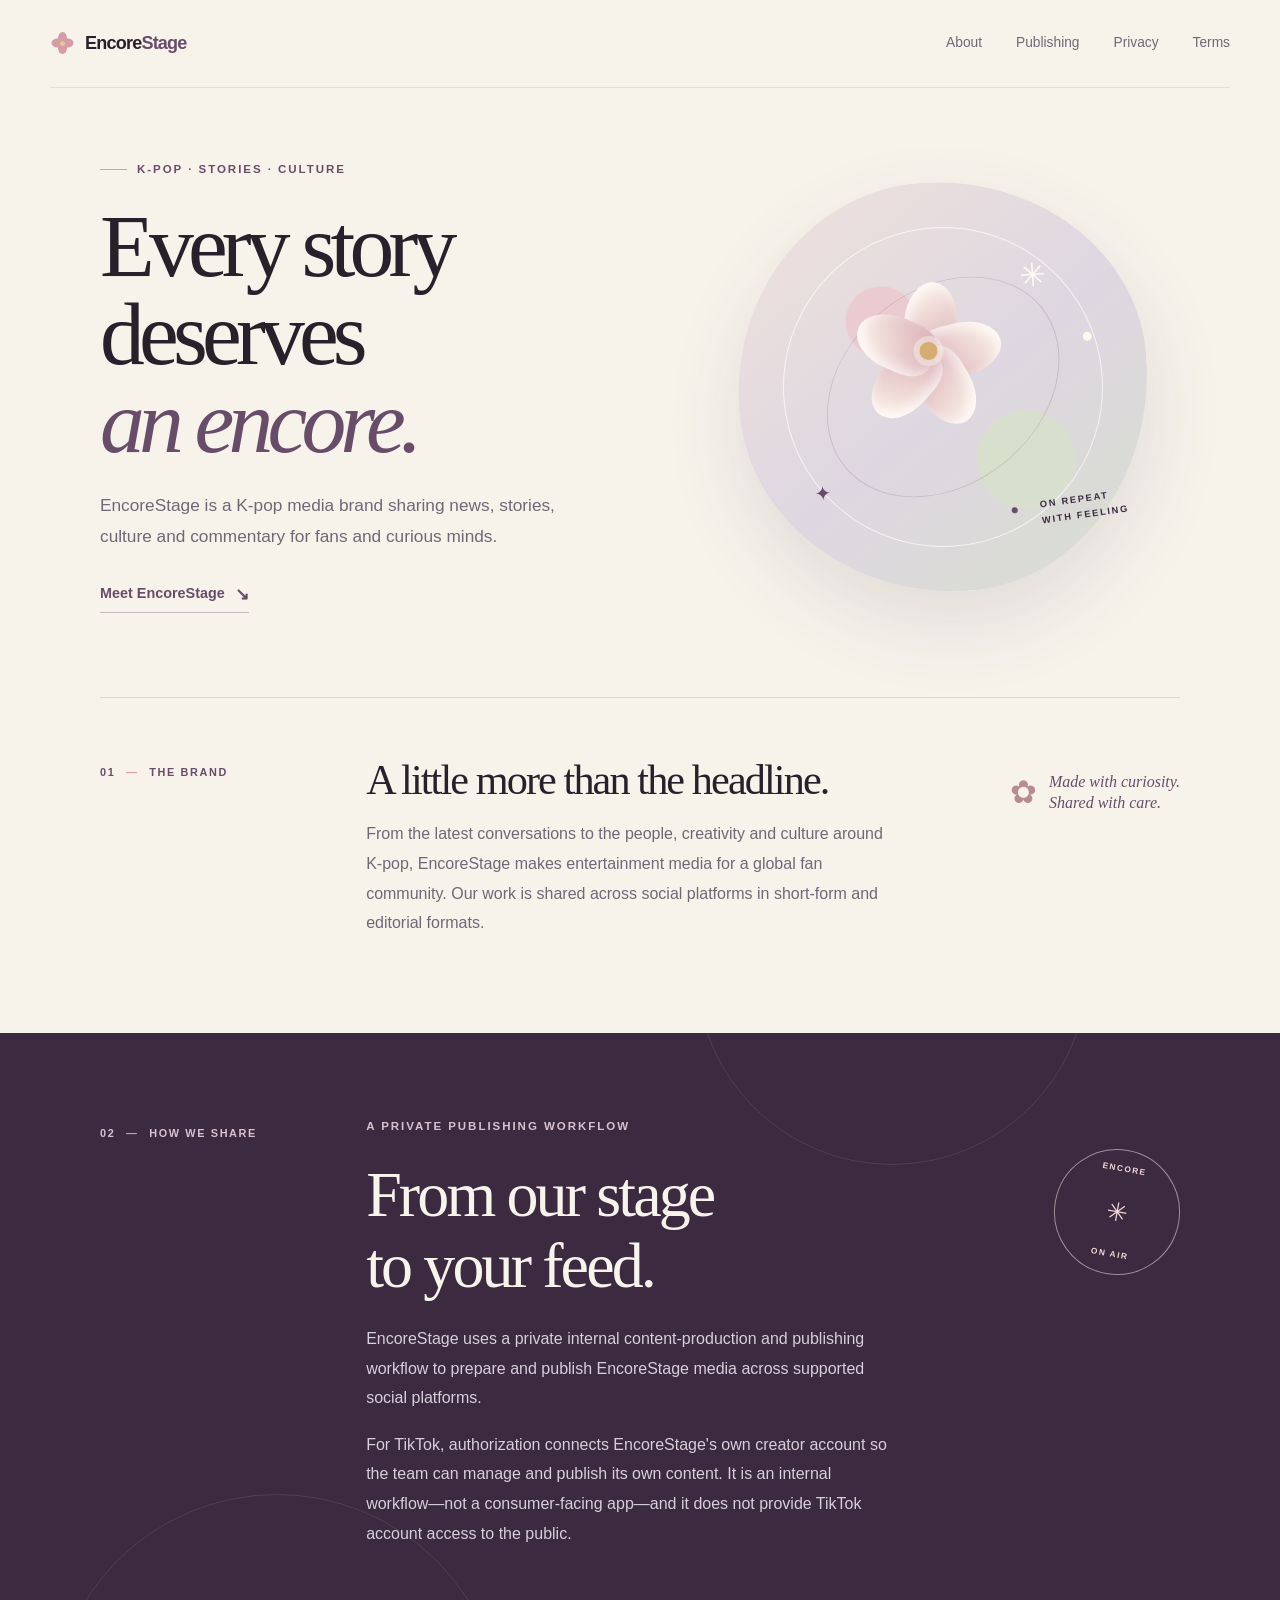
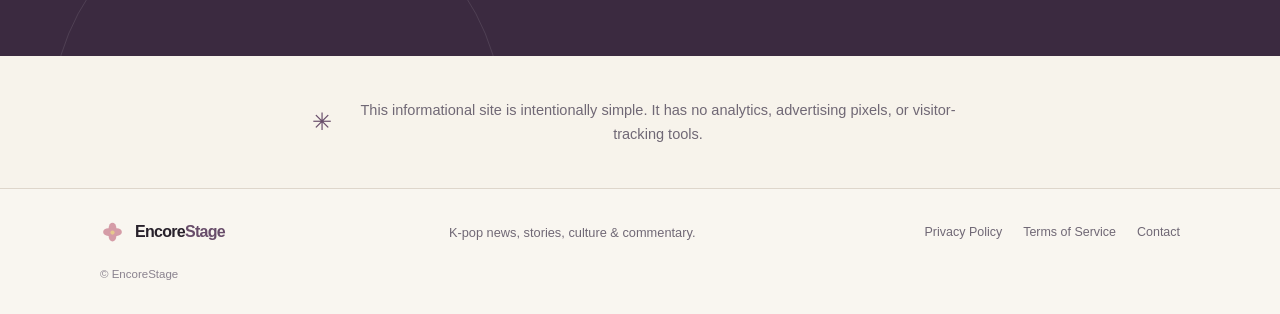
==== index.html @ 3be7bb96 "Add EncoreStage public static site" ====
<!doctype html>
<html lang="en">
  <head>
    <meta charset="utf-8">
    <meta name="viewport" content="width=device-width, initial-scale=1">
    <meta name="description" content="EncoreStage is a K-pop media brand covering news, stories, culture and commentary.">
    <meta name="theme-color" content="#f7f3eb">
    <title>EncoreStage — K-pop, stories &amp; culture</title>
    <link rel="stylesheet" href="styles.css">
  </head>
  <body>
    <header class="site-header">
      <a class="wordmark" href="index.html" aria-label="EncoreStage home">
        <span class="wordmark-flower" aria-hidden="true"><i></i><i></i><i></i><i></i><b></b></span>
        <span>Encore<span class="wordmark-accent">Stage</span></span>
      </a>
      <nav class="header-nav" aria-label="Main navigation">
        <a href="#about">About</a>
        <a href="#publishing">Publishing</a>
        <a href="privacy.html">Privacy</a>
        <a href="terms.html">Terms</a>
      </nav>
    </header>

    <main>
      <section class="hero page-width" aria-labelledby="hero-title">
        <div class="hero-copy">
          <p class="eyebrow"><span class="eyebrow-line" aria-hidden="true"></span>K-pop · stories · culture</p>
          <h1 id="hero-title">Every story deserves<br><em>an encore.</em></h1>
          <p class="hero-description">EncoreStage is a K-pop media brand sharing news, stories, culture and commentary for fans and curious minds.</p>
          <a class="text-link" href="#about">Meet EncoreStage <span aria-hidden="true">↘</span></a>
        </div>
        <div class="hero-art" aria-hidden="true">
          <div class="art-orbit orbit-one"></div>
          <div class="art-orbit orbit-two"></div>
          <div class="art-star star-one">✳</div>
          <div class="art-star star-two">✦</div>
          <div class="art-flower"><i></i><i></i><i></i><i></i><i></i><b></b></div>
          <div class="art-caption"><span>ON REPEAT</span><span>WITH FEELING</span></div>
          <span class="art-dot dot-one"></span><span class="art-dot dot-two"></span>
        </div>
      </section>

      <section class="about-section page-width" id="about" aria-labelledby="about-title">
        <div class="section-index">01 <span>—</span> THE BRAND</div>
        <div class="section-copy">
          <h2 id="about-title">A little more than the headline.</h2>
          <p>From the latest conversations to the people, creativity and culture around K-pop, EncoreStage makes entertainment media for a global fan community. Our work is shared across social platforms in short-form and editorial formats.</p>
        </div>
        <div class="about-note"><span class="note-flower" aria-hidden="true">✿</span><p>Made with curiosity.<br>Shared with care.</p></div>
      </section>

      <section class="publishing-section" id="publishing" aria-labelledby="publishing-title">
        <div class="publishing-inner page-width">
          <div class="section-index light-index">02 <span>—</span> HOW WE SHARE</div>
          <div class="publishing-copy">
            <p class="eyebrow light-eyebrow">A private publishing workflow</p>
            <h2 id="publishing-title">From our stage<br>to your feed.</h2>
            <p>EncoreStage uses a private internal content-production and publishing workflow to prepare and publish EncoreStage media across supported social platforms.</p>
            <p>For TikTok, authorization connects EncoreStage's own creator account so the team can manage and publish its own content. It is an internal workflow—not a consumer-facing app—and it does not provide TikTok account access to the public.</p>
          </div>
          <div class="publishing-stamp" aria-hidden="true"><span>ENCORE</span><b>✳</b><span>ON AIR</span></div>
        </div>
      </section>

      <section class="quiet-note page-width" aria-label="Privacy note">
        <span class="quiet-mark" aria-hidden="true">✳</span>
        <p>This informational site is intentionally simple. It has no analytics, advertising pixels, or visitor-tracking tools.</p>
      </section>
    </main>

    <footer class="site-footer">
      <div class="footer-inner page-width">
        <a class="wordmark footer-wordmark" href="index.html" aria-label="EncoreStage home">
          <span class="wordmark-flower" aria-hidden="true"><i></i><i></i><i></i><i></i><b></b></span>
          <span>Encore<span class="wordmark-accent">Stage</span></span>
        </a>
        <p class="footer-tagline">K-pop news, stories, culture &amp; commentary.</p>
        <nav class="footer-links" aria-label="Legal and contact">
          <a href="privacy.html">Privacy Policy</a>
          <a href="terms.html">Terms of Service</a>
          <a href="mailto:encorestagekpop@gmail.com">Contact</a>
        </nav>
        <p class="copyright">© EncoreStage</p>
      </div>
    </footer>
  </body>
</html>
---- styles.css ----
:root {
  color-scheme: light;
  --paper: #f7f3eb;
  --paper-deep: #eee7dc;
  --ink: #28212b;
  --muted: #706875;
  --plum: #684d6a;
  --plum-dark: #3b2a40;
  --rose: #d59ca7;
  --sage: #b9c3a8;
  --line: #ded6cb;
  --serif: Georgia, 'Times New Roman', serif;
  --sans: 'Avenir Next', Avenir, 'Segoe UI', sans-serif;
}

* { box-sizing: border-box; }

html { scroll-behavior: smooth; }

body {
  margin: 0;
  background: var(--paper);
  color: var(--ink);
  font-family: var(--sans);
  font-size: 16px;
  line-height: 1.65;
  -webkit-font-smoothing: antialiased;
}

a { color: inherit; }
a:focus-visible { outline: 3px solid var(--rose); outline-offset: 4px; }

.page-width { width: min(1080px, calc(100% - 48px)); margin-inline: auto; }

.site-header {
  width: min(1180px, calc(100% - 48px));
  min-height: 88px;
  margin-inline: auto;
  display: flex;
  align-items: center;
  justify-content: space-between;
  gap: 32px;
  border-bottom: 1px solid rgba(104, 77, 106, .14);
}

.wordmark {
  display: inline-flex;
  align-items: center;
  gap: 10px;
  color: var(--ink);
  font-size: 1.13rem;
  font-weight: 700;
  letter-spacing: -.045em;
  text-decoration: none;
  white-space: nowrap;
}

.wordmark-accent { color: var(--plum); }

.wordmark-flower {
  position: relative;
  display: inline-block;
  width: 25px;
  height: 25px;
}

.wordmark-flower i, .wordmark-flower b {
  position: absolute;
  display: block;
  width: 9px;
  height: 12px;
  border-radius: 80% 80% 55% 55%;
  background: var(--rose);
  left: 8px;
  top: 1px;
  transform-origin: 50% 11px;
}

.wordmark-flower i:nth-child(2) { transform: rotate(90deg); }
.wordmark-flower i:nth-child(3) { transform: rotate(180deg); }
.wordmark-flower i:nth-child(4) { transform: rotate(270deg); }
.wordmark-flower b { width: 5px; height: 5px; left: 10px; top: 10px; border-radius: 50%; background: #e6c88d; }

.header-nav, .footer-links { display: flex; align-items: center; gap: clamp(16px, 3vw, 34px); }
.header-nav a, .footer-links a { color: var(--muted); font-size: .86rem; text-decoration: none; transition: color .18s ease; }
.header-nav a:hover, .footer-links a:hover { color: var(--plum); }

.hero {
  min-height: 585px;
  display: grid;
  grid-template-columns: 1.03fr .97fr;
  align-items: center;
  gap: clamp(40px, 8vw, 112px);
  padding-block: 72px 84px;
}

.hero-copy { position: relative; z-index: 1; }
.eyebrow { display: flex; align-items: center; gap: 10px; margin: 0 0 23px; color: var(--plum); font-size: .72rem; font-weight: 700; letter-spacing: .17em; text-transform: uppercase; }
.eyebrow-line { width: 27px; height: 1px; background: var(--rose); }

h1, h2, p { margin-top: 0; }

.hero h1, .legal-main h1 {
  margin-bottom: 25px;
  font-family: var(--serif);
  font-size: clamp(3.5rem, 7vw, 6.15rem);
  font-weight: 400;
  letter-spacing: -.065em;
  line-height: .98;
}

.hero h1 em, .legal-main h1 em { color: var(--plum); font-weight: 400; }
.hero-description { max-width: 470px; margin-bottom: 27px; color: var(--muted); font-size: 1.08rem; line-height: 1.8; }
.text-link { display: inline-flex; align-items: center; gap: 10px; color: var(--plum); font-size: .9rem; font-weight: 700; text-decoration: none; border-bottom: 1px solid rgba(104, 77, 106, .35); padding-bottom: 4px; }
.text-link span { font-size: 1.08rem; transition: transform .18s ease; }
.text-link:hover span { transform: translate(2px, 2px); }

.hero-art {
  position: relative;
  justify-self: center;
  width: min(100%, 410px);
  aspect-ratio: 1;
  border-radius: 48% 52% 47% 53% / 52% 46% 54% 48%;
  background: radial-gradient(circle at 36% 33%, #e9cbd0 0 9%, transparent 9.5%), radial-gradient(circle at 69% 69%, #d9dfcd 0 12%, transparent 12.5%), linear-gradient(145deg, #eee1dc 4%, #ded7e1 53%, #d7ddcf 100%);
  box-shadow: 0 32px 80px rgba(67, 46, 70, .12);
  transform: rotate(-4deg);
}

.art-orbit { position: absolute; inset: 11%; border: 1px solid rgba(255, 255, 255, .7); border-radius: 50%; }
.orbit-two { inset: 19%; transform: rotate(55deg) scaleX(.77); border-color: rgba(104, 77, 106, .2); }
.art-flower { position: absolute; width: 154px; height: 154px; top: 24%; left: 28%; transform: rotate(9deg); }
.art-flower i { position: absolute; display: block; left: 50px; top: 1px; width: 53px; height: 81px; border-radius: 85% 85% 56% 56%; background: linear-gradient(150deg, #fff9ef, #d6a8b0); transform-origin: 50% 75px; box-shadow: inset 5px 4px 13px rgba(255,255,255,.7); }
.art-flower i:nth-child(2) { transform: rotate(72deg); }
.art-flower i:nth-child(3) { transform: rotate(144deg); }
.art-flower i:nth-child(4) { transform: rotate(216deg); }
.art-flower i:nth-child(5) { transform: rotate(288deg); }
.art-flower b { position: absolute; z-index: 1; left: 68px; top: 61px; width: 18px; height: 18px; border-radius: 50%; background: #d5ad70; box-shadow: 0 0 0 6px rgba(247,243,235,.45); }
.art-star { position: absolute; color: #fffaf2; font-size: 2rem; }
.star-one { top: 18%; right: 23%; }
.star-two { bottom: 22%; left: 17%; color: var(--plum); font-size: 1.25rem; }
.art-dot { position: absolute; width: 9px; height: 9px; border-radius: 50%; background: #fff8ed; }
.dot-one { top: 39%; right: 13%; }
.dot-two { bottom: 18%; right: 34%; width: 6px; height: 6px; background: var(--plum); }
.art-caption { position: absolute; right: 7%; bottom: 15%; display: grid; gap: 3px; color: var(--plum-dark); font-size: .58rem; font-weight: 800; letter-spacing: .19em; line-height: 1.4; transform: rotate(-4deg); }

.about-section { display: grid; grid-template-columns: .56fr 1.25fr .62fr; gap: 32px; align-items: start; padding-block: 58px 95px; border-top: 1px solid var(--line); }
.section-index { padding-top: 8px; color: var(--plum); font-size: .68rem; font-weight: 800; letter-spacing: .15em; }
.section-index span { margin-inline: 6px; color: var(--rose); }
.section-copy h2, .publishing-copy h2 { margin-bottom: 16px; font-family: var(--serif); font-size: clamp(2rem, 3.3vw, 3rem); font-weight: 400; letter-spacing: -.045em; line-height: 1.12; }
.section-copy p, .publishing-copy p:not(.eyebrow) { max-width: 600px; margin-bottom: 0; color: var(--muted); line-height: 1.85; }
.about-note { display: flex; align-items: center; justify-content: end; gap: 12px; padding-top: 10px; color: var(--plum); }
.note-flower { color: #b88b8e; font-size: 2rem; }
.about-note p { margin: 0; font-family: var(--serif); font-size: 1rem; font-style: italic; line-height: 1.35; }

.publishing-section { position: relative; overflow: hidden; background: var(--plum-dark); color: #f8f3eb; }
.publishing-section::before, .publishing-section::after { position: absolute; content: ""; width: 390px; height: 390px; border: 1px solid rgba(255,255,255,.1); border-radius: 50%; }
.publishing-section::before { top: -260px; right: 15%; }
.publishing-section::after { bottom: -290px; left: 4%; width: 450px; height: 450px; }
.publishing-inner { position: relative; z-index: 1; display: grid; grid-template-columns: .56fr 1.25fr .62fr; gap: 32px; align-items: start; padding-block: 84px 91px; }
.light-index { color: #d9c0ce; }
.light-eyebrow { color: #d9c0ce; }
.publishing-copy h2 { max-width: 580px; margin-bottom: 22px; font-size: clamp(2.7rem, 5vw, 4.7rem); }
.publishing-copy p:not(.eyebrow) { margin-bottom: 17px; color: #d7cfd9; }
.publishing-stamp { justify-self: end; display: grid; place-items: center; width: 126px; height: 126px; margin-top: 32px; border: 1px solid rgba(245,224,226,.55); border-radius: 50%; color: #f1d7d6; transform: rotate(10deg); }
.publishing-stamp span { font-size: .52rem; font-weight: 800; letter-spacing: .18em; }
.publishing-stamp b { margin-block: -9px; font-size: 1.6rem; font-weight: 400; }

.quiet-note { display: flex; align-items: center; justify-content: center; gap: 16px; padding-block: 42px; color: var(--muted); text-align: center; }
.quiet-note p { max-width: 620px; margin: 0; font-size: .91rem; }
.quiet-mark { color: var(--plum); font-size: 1.5rem; }

.site-footer { border-top: 1px solid var(--line); background: rgba(255,255,255,.25); }
.footer-inner { display: grid; grid-template-columns: 1fr 1.4fr auto; gap: 16px 32px; align-items: center; padding-block: 30px; }
.footer-wordmark { font-size: 1rem; }
.footer-wordmark .wordmark-flower { transform: scale(.85); }
.footer-tagline { margin: 0; color: var(--muted); font-size: .8rem; }
.footer-links { justify-content: end; gap: 21px; }
.footer-links a { font-size: .78rem; }
.copyright { grid-column: 1 / -1; margin: 3px 0 0; color: #8a828e; font-size: .72rem; }

.legal-main { max-width: 850px; padding-block: 80px 92px; }
.legal-main > .eyebrow { margin-bottom: 17px; }
.legal-main h1 { margin-bottom: 14px; font-size: clamp(3.3rem, 7vw, 5.7rem); }
.legal-updated { margin-bottom: 36px; color: var(--muted); font-size: .82rem; }
.legal-card { padding: clamp(27px, 5vw, 56px); border: 1px solid rgba(104,77,106,.12); border-radius: 14px; background: rgba(255,255,255,.48); box-shadow: 0 18px 50px rgba(65,47,66,.045); }
.legal-card .legal-intro { margin-bottom: 33px; color: var(--plum-dark); font-family: var(--serif); font-size: 1.32rem; line-height: 1.55; }
.legal-card h2 { margin: 32px 0 9px; font-family: var(--serif); font-size: 1.35rem; font-weight: 400; letter-spacing: -.02em; }
.legal-card h2:first-of-type { margin-top: 0; }
.legal-card p:not(.legal-intro) { margin-bottom: 14px; color: #5f5864; font-size: .94rem; line-height: 1.85; }
.legal-card p:last-child { margin-bottom: 0; }
.legal-card a { color: var(--plum); text-decoration-thickness: 1px; text-underline-offset: 3px; }
.back-link { margin: 28px 0 0; }

@media (max-width: 760px) {
  .page-width, .site-header { width: min(100% - 36px, 600px); }
  .site-header { min-height: 74px; gap: 14px; }
  .header-nav { gap: 13px; }
  .header-nav a { font-size: .76rem; }
  .hero { min-height: 0; grid-template-columns: 1fr; gap: 36px; padding-block: 64px 62px; }
  .hero h1 { font-size: clamp(3.45rem, 15vw, 5.3rem); }
  .hero-description { font-size: 1rem; }
  .hero-art { width: min(82vw, 355px); }
  .about-section, .publishing-inner { grid-template-columns: 1fr; gap: 19px; }
  .about-section { padding-block: 42px 60px; }
  .about-note { justify-content: start; padding-top: 4px; }
  .publishing-inner { padding-block: 60px; }
  .publishing-stamp { position: absolute; right: 0; top: 32px; width: 88px; height: 88px; margin: 0; opacity: .8; }
  .publishing-stamp span { font-size: .42rem; }
  .publishing-stamp b { font-size: 1.2rem; }
  .publishing-copy { padding-top: 12px; }
  .publishing-copy .eyebrow { padding-right: 95px; }
  .footer-inner { grid-template-columns: 1fr auto; gap: 13px; }
  .footer-tagline { grid-column: 1 / -1; grid-row: 2; }
  .footer-links { grid-column: 1 / -1; grid-row: 3; justify-content: start; flex-wrap: wrap; }
  .copyright { grid-column: 1 / -1; grid-row: 4; }
  .legal-main { padding-block: 58px 66px; }
}

@media (max-width: 440px) {
  .header-nav { gap: 10px; }
  .header-nav a { font-size: .7rem; }
  .wordmark { gap: 7px; font-size: 1rem; }
  .hero-art { width: min(87vw, 320px); }
  .legal-card { padding: 25px 21px; }
}

@media (prefers-reduced-motion: reduce) {
  *, *::before, *::after { scroll-behavior: auto !important; transition-duration: .01ms !important; }
}
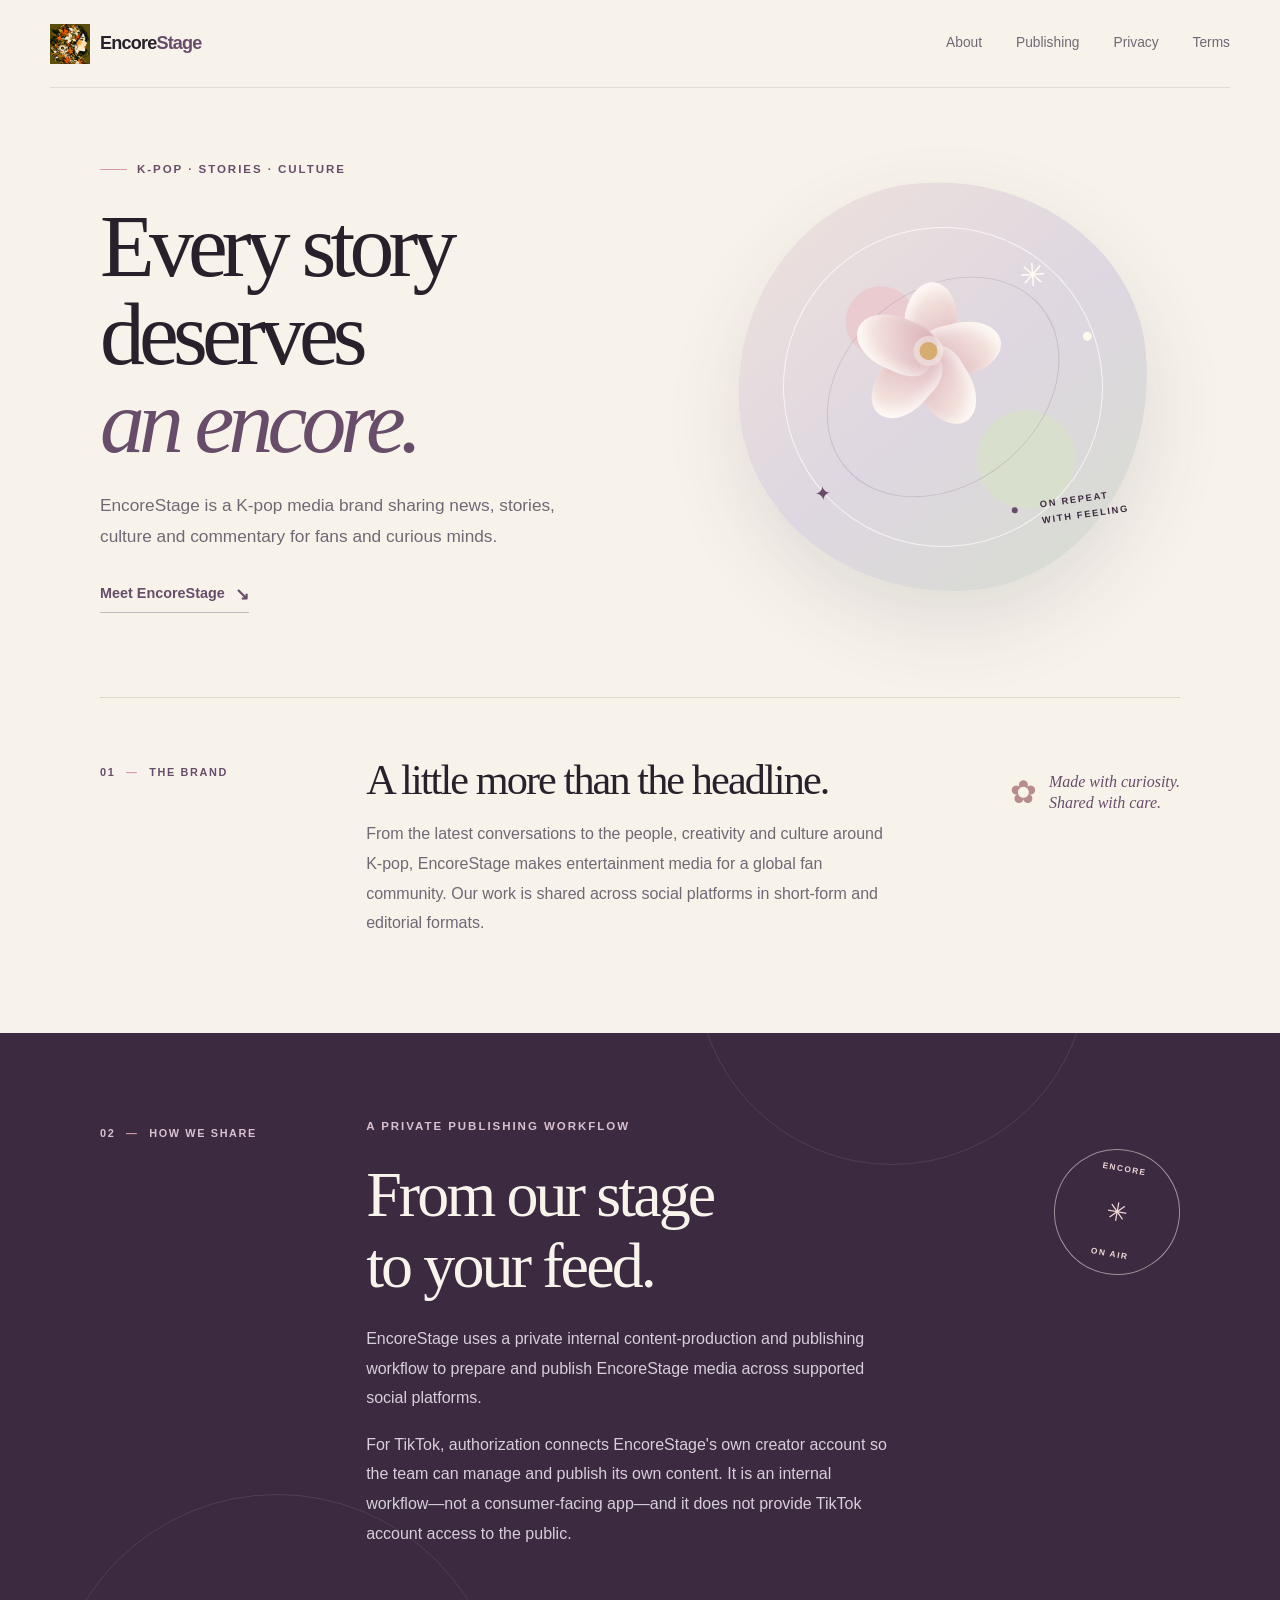
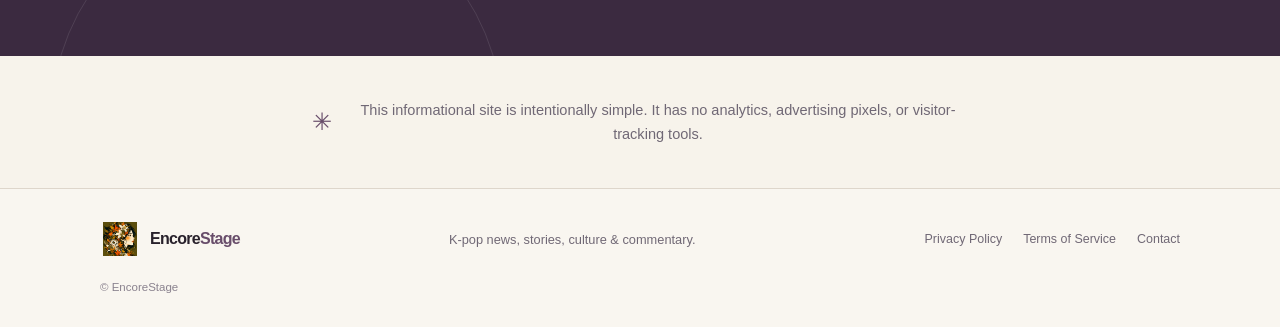
==== commit 23468047: "Use EncoreStage artwork across site branding" ====
--- a/index.html
+++ b/index.html
@@ -6,12 +6,15 @@
     <meta name="description" content="EncoreStage is a K-pop media brand covering news, stories, culture and commentary.">
     <meta name="theme-color" content="#f7f3eb">
     <title>EncoreStage — K-pop, stories &amp; culture</title>
+    <link rel="icon" href="assets/favicon.ico" type="image/x-icon">
+    <link rel="icon" href="assets/favicon-32x32.png" type="image/png" sizes="32x32">
+    <link rel="icon" href="assets/favicon-16x16.png" type="image/png" sizes="16x16">
     <link rel="stylesheet" href="styles.css">
   </head>
   <body>
     <header class="site-header">
       <a class="wordmark" href="index.html" aria-label="EncoreStage home">
-        <span class="wordmark-flower" aria-hidden="true"><i></i><i></i><i></i><i></i><b></b></span>
+        <img class="wordmark-icon" src="assets/encorestage-icon.png" alt="">
         <span>Encore<span class="wordmark-accent">Stage</span></span>
       </a>
       <nav class="header-nav" aria-label="Main navigation">
@@ -72,7 +75,7 @@
     <footer class="site-footer">
       <div class="footer-inner page-width">
         <a class="wordmark footer-wordmark" href="index.html" aria-label="EncoreStage home">
-          <span class="wordmark-flower" aria-hidden="true"><i></i><i></i><i></i><i></i><b></b></span>
+          <img class="wordmark-icon" src="assets/encorestage-icon.png" alt="">
           <span>Encore<span class="wordmark-accent">Stage</span></span>
         </a>
         <p class="footer-tagline">K-pop news, stories, culture &amp; commentary.</p>
--- a/styles.css
+++ b/styles.css
@@ -57,29 +57,7 @@
 
 .wordmark-accent { color: var(--plum); }
 
-.wordmark-flower {
-  position: relative;
-  display: inline-block;
-  width: 25px;
-  height: 25px;
-}
-
-.wordmark-flower i, .wordmark-flower b {
-  position: absolute;
-  display: block;
-  width: 9px;
-  height: 12px;
-  border-radius: 80% 80% 55% 55%;
-  background: var(--rose);
-  left: 8px;
-  top: 1px;
-  transform-origin: 50% 11px;
-}
-
-.wordmark-flower i:nth-child(2) { transform: rotate(90deg); }
-.wordmark-flower i:nth-child(3) { transform: rotate(180deg); }
-.wordmark-flower i:nth-child(4) { transform: rotate(270deg); }
-.wordmark-flower b { width: 5px; height: 5px; left: 10px; top: 10px; border-radius: 50%; background: #e6c88d; }
+.wordmark-icon { display: block; width: 40px; height: 40px; flex: 0 0 auto; object-fit: cover; }
 
 .header-nav, .footer-links { display: flex; align-items: center; gap: clamp(16px, 3vw, 34px); }
 .header-nav a, .footer-links a { color: var(--muted); font-size: .86rem; text-decoration: none; transition: color .18s ease; }
@@ -172,7 +150,7 @@
 .site-footer { border-top: 1px solid var(--line); background: rgba(255,255,255,.25); }
 .footer-inner { display: grid; grid-template-columns: 1fr 1.4fr auto; gap: 16px 32px; align-items: center; padding-block: 30px; }
 .footer-wordmark { font-size: 1rem; }
-.footer-wordmark .wordmark-flower { transform: scale(.85); }
+.footer-wordmark .wordmark-icon { transform: scale(.85); }
 .footer-tagline { margin: 0; color: var(--muted); font-size: .8rem; }
 .footer-links { justify-content: end; gap: 21px; }
 .footer-links a { font-size: .78rem; }
